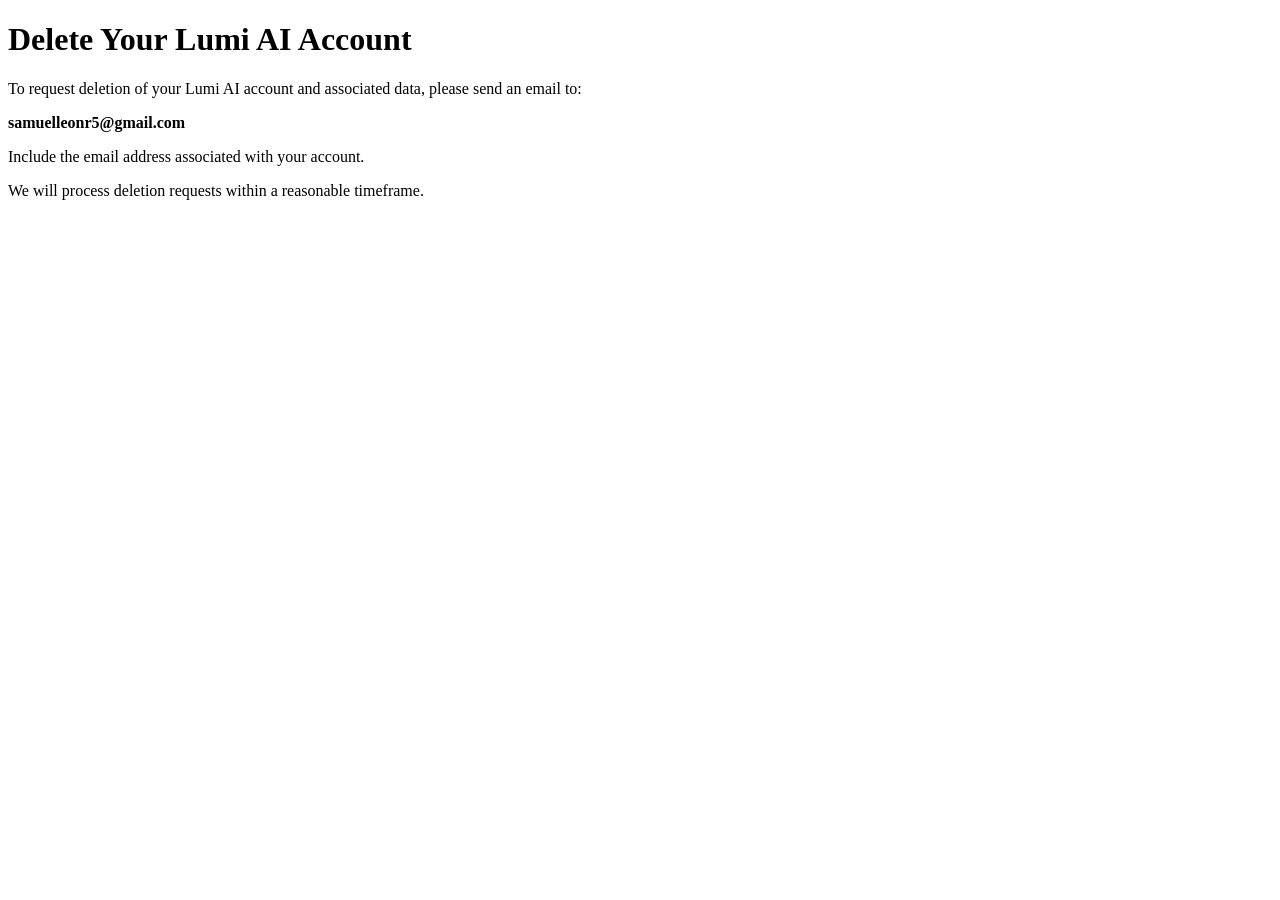
==== delete-account.html @ 15e7627a "Create delete-account.html" ====
<!DOCTYPE html>
<html>
<head>
    <title>Delete Account - Lumi AI</title>
</head>
<body>
    <h1>Delete Your Lumi AI Account</h1>

    <p>To request deletion of your Lumi AI account and associated data, please send an email to:</p>

    <p><strong>samuelleonr5@gmail.com</strong></p>

    <p>Include the email address associated with your account.</p>

    <p>We will process deletion requests within a reasonable timeframe.</p>
</body>
</html>
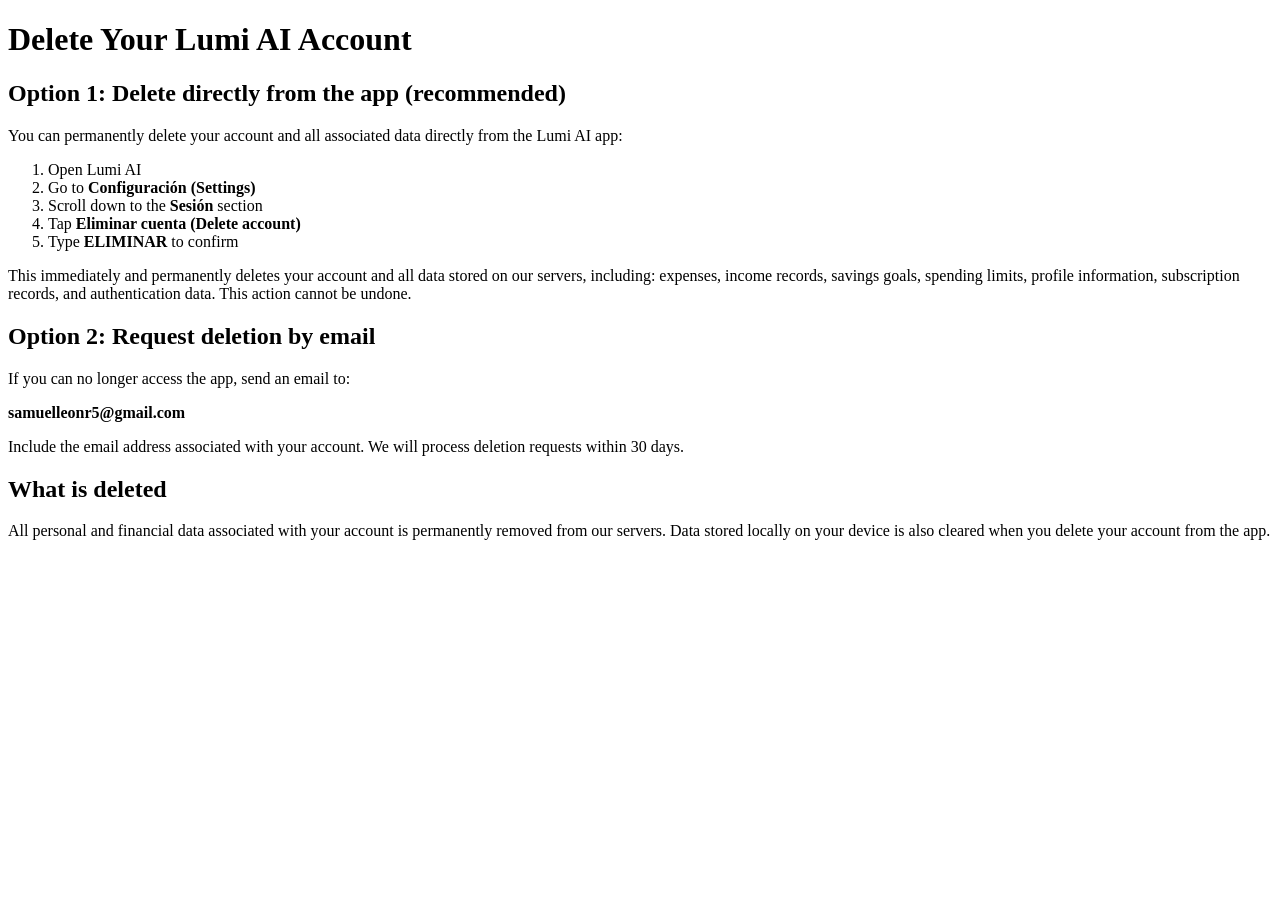
==== commit 2d14c35a: "Revise delete account page content Updated account deletion instructions and removed redundant infor" ====
--- a/delete-account.html
+++ b/delete-account.html
@@ -1,17 +1,30 @@
 <!DOCTYPE html>
-<html>
+<html lang="en">
 <head>
+    <meta charset="UTF-8">
+    <meta name="viewport" content="width=device-width, initial-scale=1.0">
     <title>Delete Account - Lumi AI</title>
 </head>
 <body>
     <h1>Delete Your Lumi AI Account</h1>
 
-    <p>To request deletion of your Lumi AI account and associated data, please send an email to:</p>
+    <h2>Option 1: Delete directly from the app (recommended)</h2>
+    <p>You can permanently delete your account and all associated data directly from the Lumi AI app:</p>
+    <ol>
+        <li>Open Lumi AI</li>
+        <li>Go to <strong>Configuración (Settings)</strong></li>
+        <li>Scroll down to the <strong>Sesión</strong> section</li>
+        <li>Tap <strong>Eliminar cuenta (Delete account)</strong></li>
+        <li>Type <strong>ELIMINAR</strong> to confirm</li>
+    </ol>
+    <p>This immediately and permanently deletes your account and all data stored on our servers, including: expenses, income records, savings goals, spending limits, profile information, subscription records, and authentication data. This action cannot be undone.</p>
 
+    <h2>Option 2: Request deletion by email</h2>
+    <p>If you can no longer access the app, send an email to:</p>
     <p><strong>samuelleonr5@gmail.com</strong></p>
+    <p>Include the email address associated with your account. We will process deletion requests within 30 days.</p>
 
-    <p>Include the email address associated with your account.</p>
-
-    <p>We will process deletion requests within a reasonable timeframe.</p>
+    <h2>What is deleted</h2>
+    <p>All personal and financial data associated with your account is permanently removed from our servers. Data stored locally on your device is also cleared when you delete your account from the app.</p>
 </body>
 </html>
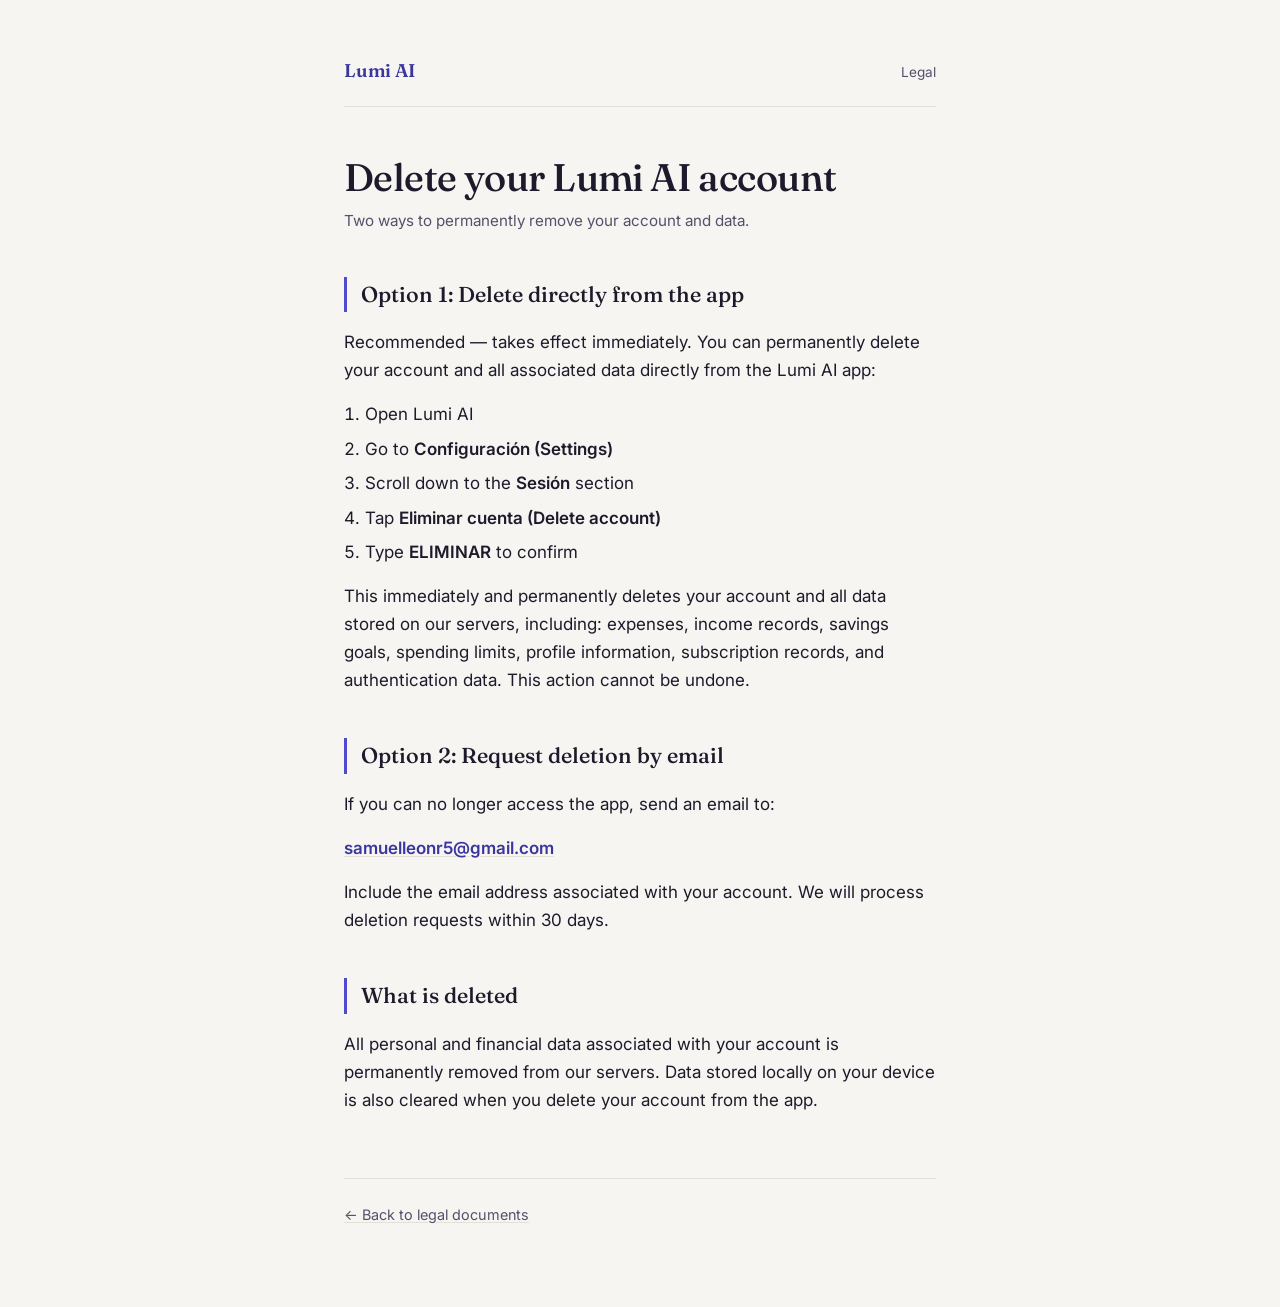
==== commit 147c7391: "Revise delete account instructions and layout" ====
--- a/delete-account.html
+++ b/delete-account.html
@@ -4,27 +4,43 @@
     <meta charset="UTF-8">
     <meta name="viewport" content="width=device-width, initial-scale=1.0">
     <title>Delete Account - Lumi AI</title>
+    <link rel="preconnect" href="https://fonts.googleapis.com">
+    <link rel="preconnect" href="https://fonts.gstatic.com" crossorigin>
+    <link href="https://fonts.googleapis.com/css2?family=Fraunces:opsz,wght@9..144,500;9..144,600&family=Inter:wght@400;500;600&display=swap" rel="stylesheet">
+    <link rel="stylesheet" href="styles.css">
 </head>
 <body>
-    <h1>Delete Your Lumi AI Account</h1>
+    <div class="wrap">
+        <div class="masthead">
+            <a href="index.html">Lumi AI</a>
+            <span>Legal</span>
+        </div>
 
-    <h2>Option 1: Delete directly from the app (recommended)</h2>
-    <p>You can permanently delete your account and all associated data directly from the Lumi AI app:</p>
-    <ol>
-        <li>Open Lumi AI</li>
-        <li>Go to <strong>Configuración (Settings)</strong></li>
-        <li>Scroll down to the <strong>Sesión</strong> section</li>
-        <li>Tap <strong>Eliminar cuenta (Delete account)</strong></li>
-        <li>Type <strong>ELIMINAR</strong> to confirm</li>
-    </ol>
-    <p>This immediately and permanently deletes your account and all data stored on our servers, including: expenses, income records, savings goals, spending limits, profile information, subscription records, and authentication data. This action cannot be undone.</p>
+        <h1>Delete your Lumi AI account</h1>
+        <p class="meta">Two ways to permanently remove your account and data.</p>
 
-    <h2>Option 2: Request deletion by email</h2>
-    <p>If you can no longer access the app, send an email to:</p>
-    <p><strong>samuelleonr5@gmail.com</strong></p>
-    <p>Include the email address associated with your account. We will process deletion requests within 30 days.</p>
+        <h2>Option 1: Delete directly from the app</h2>
+        <p>Recommended — takes effect immediately. You can permanently delete your account and all associated data directly from the Lumi AI app:</p>
+        <ol>
+            <li>Open Lumi AI</li>
+            <li>Go to <strong>Configuración (Settings)</strong></li>
+            <li>Scroll down to the <strong>Sesión</strong> section</li>
+            <li>Tap <strong>Eliminar cuenta (Delete account)</strong></li>
+            <li>Type <strong>ELIMINAR</strong> to confirm</li>
+        </ol>
+        <p>This immediately and permanently deletes your account and all data stored on our servers, including: expenses, income records, savings goals, spending limits, profile information, subscription records, and authentication data. This action cannot be undone.</p>
 
-    <h2>What is deleted</h2>
-    <p>All personal and financial data associated with your account is permanently removed from our servers. Data stored locally on your device is also cleared when you delete your account from the app.</p>
+        <h2>Option 2: Request deletion by email</h2>
+        <p>If you can no longer access the app, send an email to:</p>
+        <p><strong><a href="mailto:samuelleonr5@gmail.com">samuelleonr5@gmail.com</a></strong></p>
+        <p>Include the email address associated with your account. We will process deletion requests within 30 days.</p>
+
+        <h2>What is deleted</h2>
+        <p>All personal and financial data associated with your account is permanently removed from our servers. Data stored locally on your device is also cleared when you delete your account from the app.</p>
+
+        <footer>
+            <a href="index.html">&larr; Back to legal documents</a>
+        </footer>
+    </div>
 </body>
 </html>
--- a/styles.css
+++ b/styles.css
@@ -0,0 +1,170 @@
+:root {
+  --bg: #f7f5f1;
+  --surface: #ffffff;
+  --ink: #1d1a2b;
+  --ink-soft: #55506b;
+  --brand: #504ace;
+  --brand-dark: #3a36a0;
+  --accent: #1fa97a;
+  --line: #e4e0d8;
+}
+
+* {
+  box-sizing: border-box;
+}
+
+html {
+  scroll-padding-top: 2rem;
+}
+
+body {
+  margin: 0;
+  background: var(--bg);
+  color: var(--ink);
+  font-family: "Inter", -apple-system, BlinkMacSystemFont, "Segoe UI", sans-serif;
+  font-size: 17px;
+  line-height: 1.65;
+  -webkit-font-smoothing: antialiased;
+}
+
+.wrap {
+  max-width: 640px;
+  margin: 0 auto;
+  padding: 3.5rem 1.5rem 5rem;
+}
+
+.masthead {
+  display: flex;
+  align-items: baseline;
+  justify-content: space-between;
+  margin-bottom: 3rem;
+  padding-bottom: 1.25rem;
+  border-bottom: 1px solid var(--line);
+}
+
+.masthead a {
+  font-family: "Fraunces", Georgia, serif;
+  font-weight: 600;
+  font-size: 1.15rem;
+  color: var(--brand-dark);
+  text-decoration: none;
+  letter-spacing: -0.01em;
+}
+
+.masthead a:hover {
+  color: var(--brand);
+}
+
+.masthead span {
+  font-size: 0.85rem;
+  color: var(--ink-soft);
+}
+
+h1 {
+  font-family: "Fraunces", Georgia, serif;
+  font-weight: 500;
+  font-size: 2.4rem;
+  line-height: 1.15;
+  letter-spacing: -0.015em;
+  margin: 0 0 0.5rem;
+  color: var(--ink);
+}
+
+.meta {
+  color: var(--ink-soft);
+  font-size: 0.95rem;
+  margin-bottom: 2.75rem;
+}
+
+h2 {
+  font-family: "Fraunces", Georgia, serif;
+  font-weight: 500;
+  font-size: 1.35rem;
+  color: var(--ink);
+  margin: 2.75rem 0 1rem;
+  padding-left: 0.85rem;
+  border-left: 3px solid var(--brand);
+}
+
+h3 {
+  font-size: 1.02rem;
+  font-weight: 600;
+  color: var(--ink);
+  margin: 1.75rem 0 0.6rem;
+}
+
+p {
+  margin: 0 0 1rem;
+  max-width: 62ch;
+}
+
+ul, ol {
+  margin: 0 0 1rem;
+  padding-left: 1.3rem;
+  max-width: 62ch;
+}
+
+li {
+  margin-bottom: 0.4rem;
+}
+
+a {
+  color: var(--brand-dark);
+  text-decoration-color: var(--line);
+  text-underline-offset: 2px;
+}
+
+a:hover {
+  color: var(--accent);
+}
+
+strong {
+  font-weight: 600;
+}
+
+.index-list {
+  list-style: none;
+  padding: 0;
+  margin: 0;
+}
+
+.index-list li {
+  margin-bottom: 0;
+  border-bottom: 1px solid var(--line);
+}
+
+.index-list a {
+  display: block;
+  padding: 1.1rem 0;
+  font-family: "Fraunces", Georgia, serif;
+  font-size: 1.1rem;
+  color: var(--ink);
+  text-decoration: none;
+}
+
+.index-list a:hover {
+  color: var(--brand);
+}
+
+footer {
+  margin-top: 4rem;
+  padding-top: 1.5rem;
+  border-top: 1px solid var(--line);
+  color: var(--ink-soft);
+  font-size: 0.9rem;
+}
+
+footer a {
+  color: var(--ink-soft);
+}
+
+@media (prefers-reduced-motion: no-preference) {
+  h1 {
+    animation: rise 0.5s ease-out;
+  }
+}
+
+@keyframes rise {
+  from { opacity: 0; transform: translateY(6px); }
+  to { opacity: 1; transform: translateY(0); }
+}
